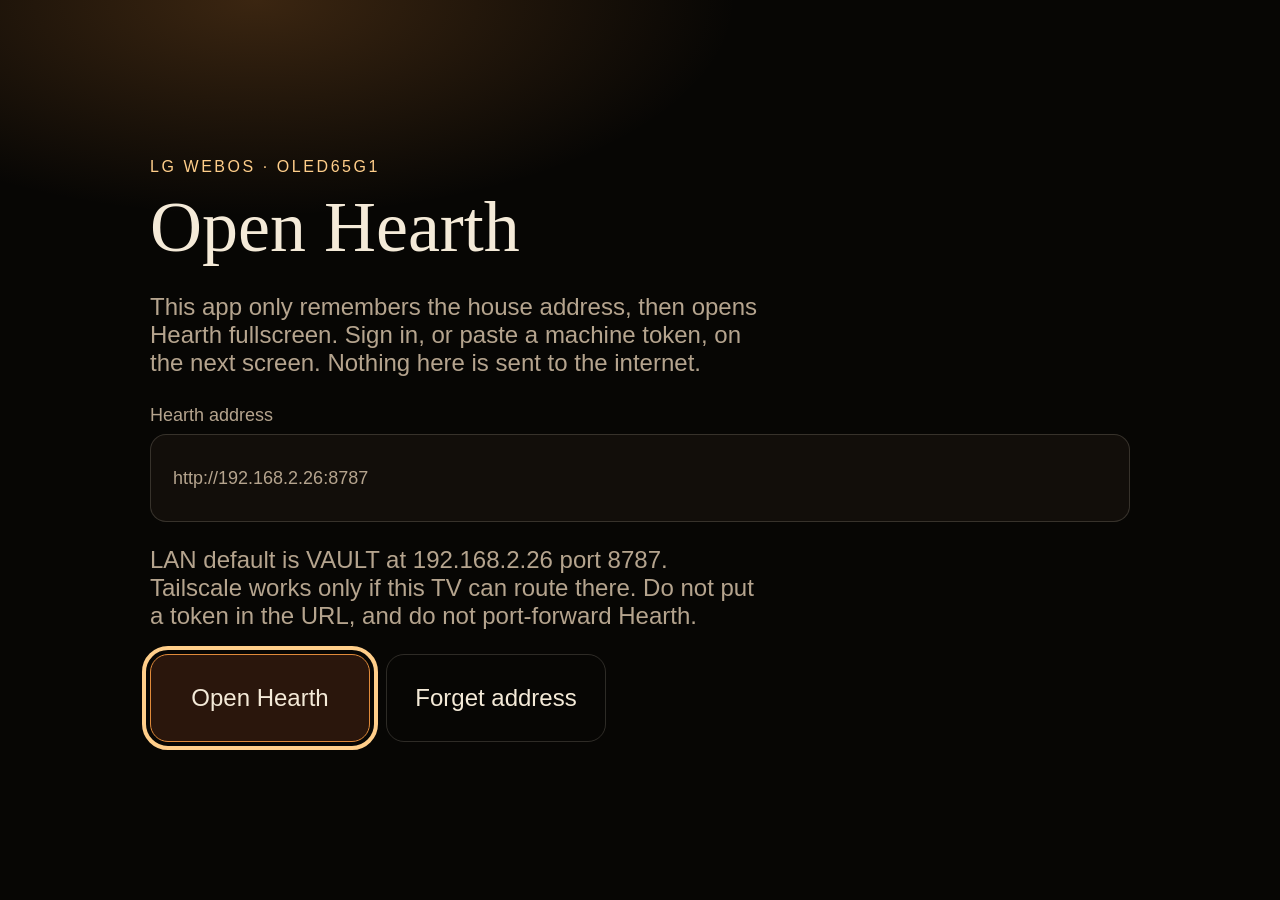
==== webos/com.hearth.tv/index.html @ c1d55dab "feat: add a living-room webOS shell for Hearth Serve a 10-foot /tv command center that signs in on t" ====
<!DOCTYPE html>
<html lang="en">
  <head>
    <meta charset="utf-8" />
    <meta name="viewport" content="width=1920, height=1080" />
    <title>Hearth</title>
    <link rel="stylesheet" href="shell.css" />
  </head>
  <body>
    <main class="sheet">
      <p class="kicker">LG webOS · OLED65G1</p>
      <h1>Open Hearth</h1>
      <p class="lede">
        This app only remembers the house address, then opens Hearth fullscreen.
        Sign in, or paste a machine token, on the next screen. Nothing here is sent to the internet.
      </p>
      <label>
        Hearth address
        <input
          id="base-url"
          type="url"
          inputmode="url"
          spellcheck="false"
          autocomplete="off"
          data-tv-focus
          value="http://192.168.2.26:8787"
        />
      </label>
      <p class="fine" id="hint">
        LAN default is VAULT at 192.168.2.26 port 8787. Tailscale works only if this TV can route there.
        Do not put a token in the URL, and do not port-forward Hearth.
      </p>
      <div class="row">
        <button type="button" id="open-btn" data-tv-focus>Open Hearth</button>
        <button type="button" id="forget-btn" class="ghost" data-tv-focus>Forget address</button>
      </div>
      <p class="fine" id="error" role="alert"></p>
    </main>
    <script src="shell.js"></script>
  </body>
</html>
---- webos/com.hearth.tv/shell.css ----
:root {
  color-scheme: dark;
  --bg: #070604;
  --ink: #f4ead8;
  --muted: #b5a48e;
  --ember: #e08a3a;
  --ember-2: #ffce8a;
  --line: rgba(244, 234, 216, 0.16);
}

* {
  box-sizing: border-box;
}

html,
body {
  margin: 0;
  height: 100%;
  background: var(--bg);
  color: var(--ink);
  font-family: "Segoe UI", "Avenir Next", sans-serif;
  font-size: 24px;
}

body {
  display: grid;
  place-items: center;
  padding: 48px;
  background:
    radial-gradient(800px 360px at 20% 0%, rgba(224, 138, 58, 0.24), transparent 60%),
    var(--bg);
}

.sheet {
  width: min(980px, 100%);
}

.kicker {
  margin: 0;
  color: var(--ember-2);
  letter-spacing: 0.16em;
  text-transform: uppercase;
  font-size: 16px;
}

h1 {
  margin: 10px 0 0;
  font-family: Georgia, Palatino, serif;
  font-size: 72px;
  font-weight: 500;
}

.lede,
.fine {
  color: var(--muted);
  max-width: 46ch;
}

label {
  display: block;
  margin-top: 28px;
  color: var(--muted);
  font-size: 18px;
}

input,
button {
  font: inherit;
  color: inherit;
}

input {
  display: block;
  width: 100%;
  margin-top: 8px;
  min-height: 88px;
  padding: 0 22px;
  border-radius: 16px;
  border: 1px solid var(--line);
  background: #120e0a;
}

.row {
  display: flex;
  gap: 16px;
  margin-top: 22px;
}

button {
  min-height: 88px;
  min-width: 220px;
  padding: 16px 28px;
  border-radius: 18px;
  border: 1px solid var(--ember);
  background: #2a160c;
  cursor: pointer;
}

button.ghost {
  background: transparent;
  border-color: var(--line);
}

[data-tv-focus]:focus {
  outline: 4px solid var(--ember-2);
  outline-offset: 4px;
}

#error:empty {
  display: none;
}
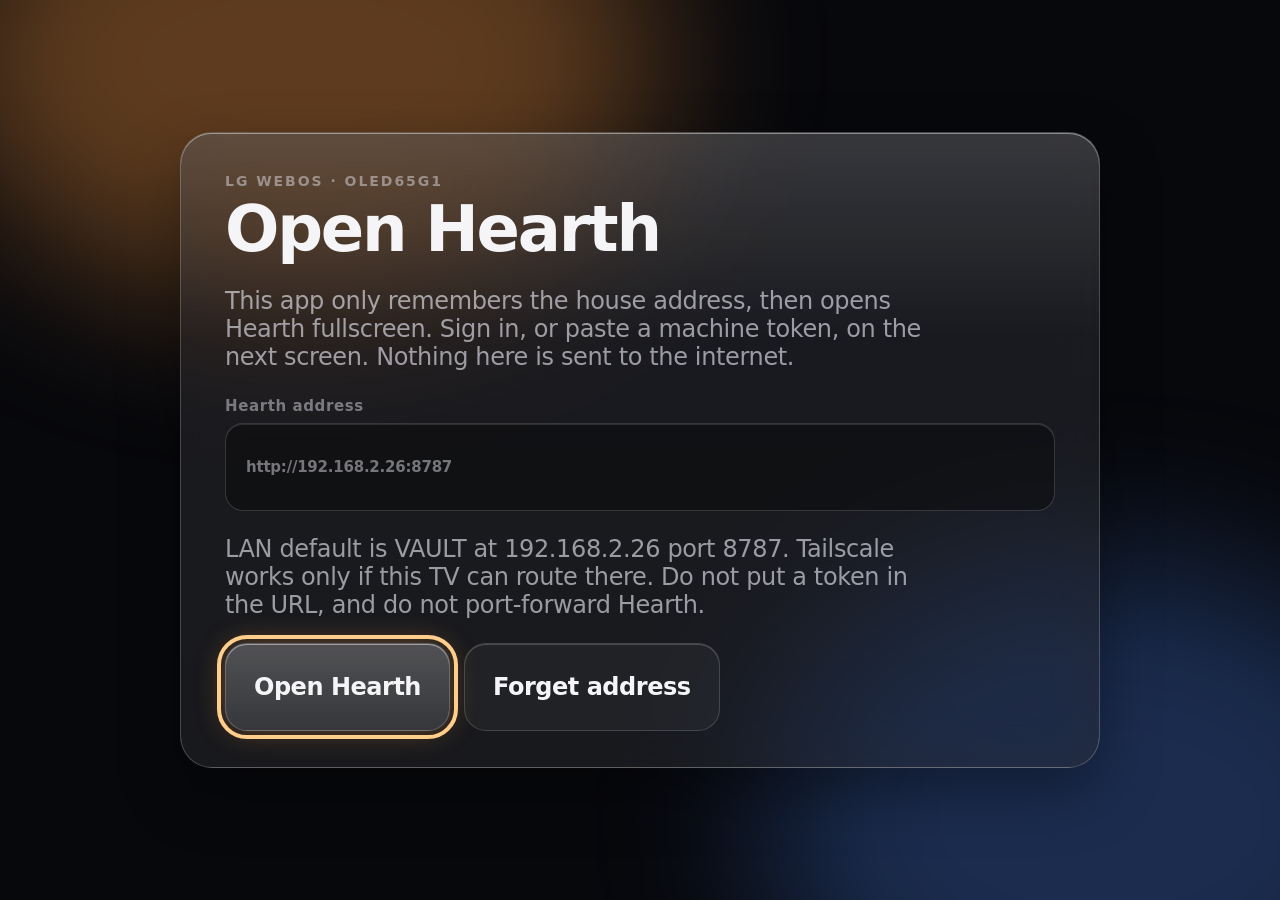
==== commit 337b4a03: "feat: restyle the living-room TV shell as tvOS glass Frosted panels, system type, and small glyphs o" ====
--- a/webos/com.hearth.tv/index.html
+++ b/webos/com.hearth.tv/index.html
@@ -7,6 +7,10 @@
     <link rel="stylesheet" href="shell.css" />
   </head>
   <body>
+    <div class="ambient" aria-hidden="true">
+      <span class="orb orb-ember"></span>
+      <span class="orb orb-cool"></span>
+    </div>
     <main class="sheet">
       <p class="kicker">LG webOS · OLED65G1</p>
       <h1>Open Hearth</h1>
--- a/webos/com.hearth.tv/shell.css
+++ b/webos/com.hearth.tv/shell.css
@@ -1,11 +1,12 @@
 :root {
   color-scheme: dark;
-  --bg: #070604;
-  --ink: #f4ead8;
-  --muted: #b5a48e;
+  --bg: #07080c;
+  --ink: #f5f5f7;
+  --muted: rgba(235, 235, 245, 0.62);
+  --quiet: rgba(235, 235, 245, 0.46);
   --ember: #e08a3a;
   --ember-2: #ffce8a;
-  --line: rgba(244, 234, 216, 0.16);
+  --line: rgba(255, 255, 255, 0.16);
 }
 
 * {
@@ -18,49 +19,96 @@
   height: 100%;
   background: var(--bg);
   color: var(--ink);
-  font-family: "Segoe UI", "Avenir Next", sans-serif;
+  font-family: -apple-system, BlinkMacSystemFont, "SF Pro Text", "Segoe UI", system-ui, sans-serif;
   font-size: 24px;
+  -webkit-font-smoothing: antialiased;
 }
 
 body {
   display: grid;
   place-items: center;
   padding: 48px;
-  background:
-    radial-gradient(800px 360px at 20% 0%, rgba(224, 138, 58, 0.24), transparent 60%),
-    var(--bg);
+  background: #07080c;
+}
+
+.ambient {
+  position: fixed;
+  inset: 0;
+  z-index: 0;
+  overflow: hidden;
+  pointer-events: none;
+}
+
+.orb {
+  position: absolute;
+  border-radius: 50%;
+  filter: blur(80px);
+}
+
+.orb-ember {
+  width: 720px;
+  height: 480px;
+  top: -180px;
+  left: -60px;
+  background: rgba(224, 138, 58, 0.4);
+}
+
+.orb-cool {
+  width: 680px;
+  height: 520px;
+  right: -160px;
+  bottom: -180px;
+  background: rgba(80, 140, 255, 0.28);
 }
 
 .sheet {
-  width: min(980px, 100%);
+  position: relative;
+  z-index: 1;
+  width: min(920px, 100%);
+  padding: 40px 44px 36px;
+  border-radius: 32px;
+  border: 1px solid rgba(255, 255, 255, 0.2);
+  background:
+    linear-gradient(180deg, rgba(255, 255, 255, 0.16), rgba(255, 255, 255, 0.04) 32%, rgba(255, 255, 255, 0.03));
+  background-color: rgba(28, 28, 32, 0.5);
+  box-shadow:
+    inset 0 1px 0 rgba(255, 255, 255, 0.42),
+    0 24px 60px rgba(0, 0, 0, 0.35);
+  backdrop-filter: blur(28px) saturate(160%);
+  -webkit-backdrop-filter: blur(28px) saturate(160%);
 }
 
 .kicker {
   margin: 0;
-  color: var(--ember-2);
-  letter-spacing: 0.16em;
+  color: var(--quiet);
+  letter-spacing: 0.14em;
   text-transform: uppercase;
-  font-size: 16px;
+  font-size: 14px;
+  font-weight: 650;
 }
 
 h1 {
-  margin: 10px 0 0;
-  font-family: Georgia, Palatino, serif;
-  font-size: 72px;
-  font-weight: 500;
+  margin: 8px 0 0;
+  font-size: 64px;
+  font-weight: 650;
+  letter-spacing: -0.035em;
+  line-height: 1.02;
 }
 
 .lede,
 .fine {
   color: var(--muted);
   max-width: 46ch;
+  letter-spacing: -0.015em;
 }
 
 label {
   display: block;
-  margin-top: 28px;
-  color: var(--muted);
-  font-size: 18px;
+  margin-top: 26px;
+  color: var(--quiet);
+  font-size: 15px;
+  font-weight: 600;
+  letter-spacing: 0.04em;
 }
 
 input,
@@ -74,15 +122,17 @@
   width: 100%;
   margin-top: 8px;
   min-height: 88px;
-  padding: 0 22px;
-  border-radius: 16px;
+  padding: 0 20px;
+  border-radius: 18px;
   border: 1px solid var(--line);
-  background: #120e0a;
+  background: rgba(0, 0, 0, 0.35);
+  box-shadow: inset 0 1px 0 rgba(255, 255, 255, 0.12);
+  letter-spacing: -0.015em;
 }
 
 .row {
   display: flex;
-  gap: 16px;
+  gap: 14px;
   margin-top: 22px;
 }
 
@@ -90,22 +140,41 @@
   min-height: 88px;
   min-width: 220px;
   padding: 16px 28px;
-  border-radius: 18px;
-  border: 1px solid var(--ember);
-  background: #2a160c;
+  border-radius: 22px;
+  border: 1px solid rgba(255, 255, 255, 0.2);
+  background:
+    linear-gradient(180deg, rgba(255, 255, 255, 0.18), rgba(255, 255, 255, 0.06));
+  background-color: rgba(255, 255, 255, 0.08);
+  box-shadow: inset 0 1px 0 rgba(255, 255, 255, 0.34);
   cursor: pointer;
+  font-weight: 600;
+  letter-spacing: -0.02em;
 }
 
 button.ghost {
-  background: transparent;
+  background: rgba(255, 255, 255, 0.04);
   border-color: var(--line);
+  box-shadow: inset 0 1px 0 rgba(255, 255, 255, 0.18);
 }
 
 [data-tv-focus]:focus {
   outline: 4px solid var(--ember-2);
   outline-offset: 4px;
+  box-shadow:
+    inset 0 1px 0 rgba(255, 255, 255, 0.45),
+    0 0 28px rgba(224, 138, 58, 0.4);
 }
 
 #error:empty {
   display: none;
 }
+
+@media (prefers-reduced-transparency: reduce) {
+  .sheet,
+  button,
+  input {
+    backdrop-filter: none;
+    -webkit-backdrop-filter: none;
+    background-color: rgba(22, 22, 26, 0.96);
+  }
+}
